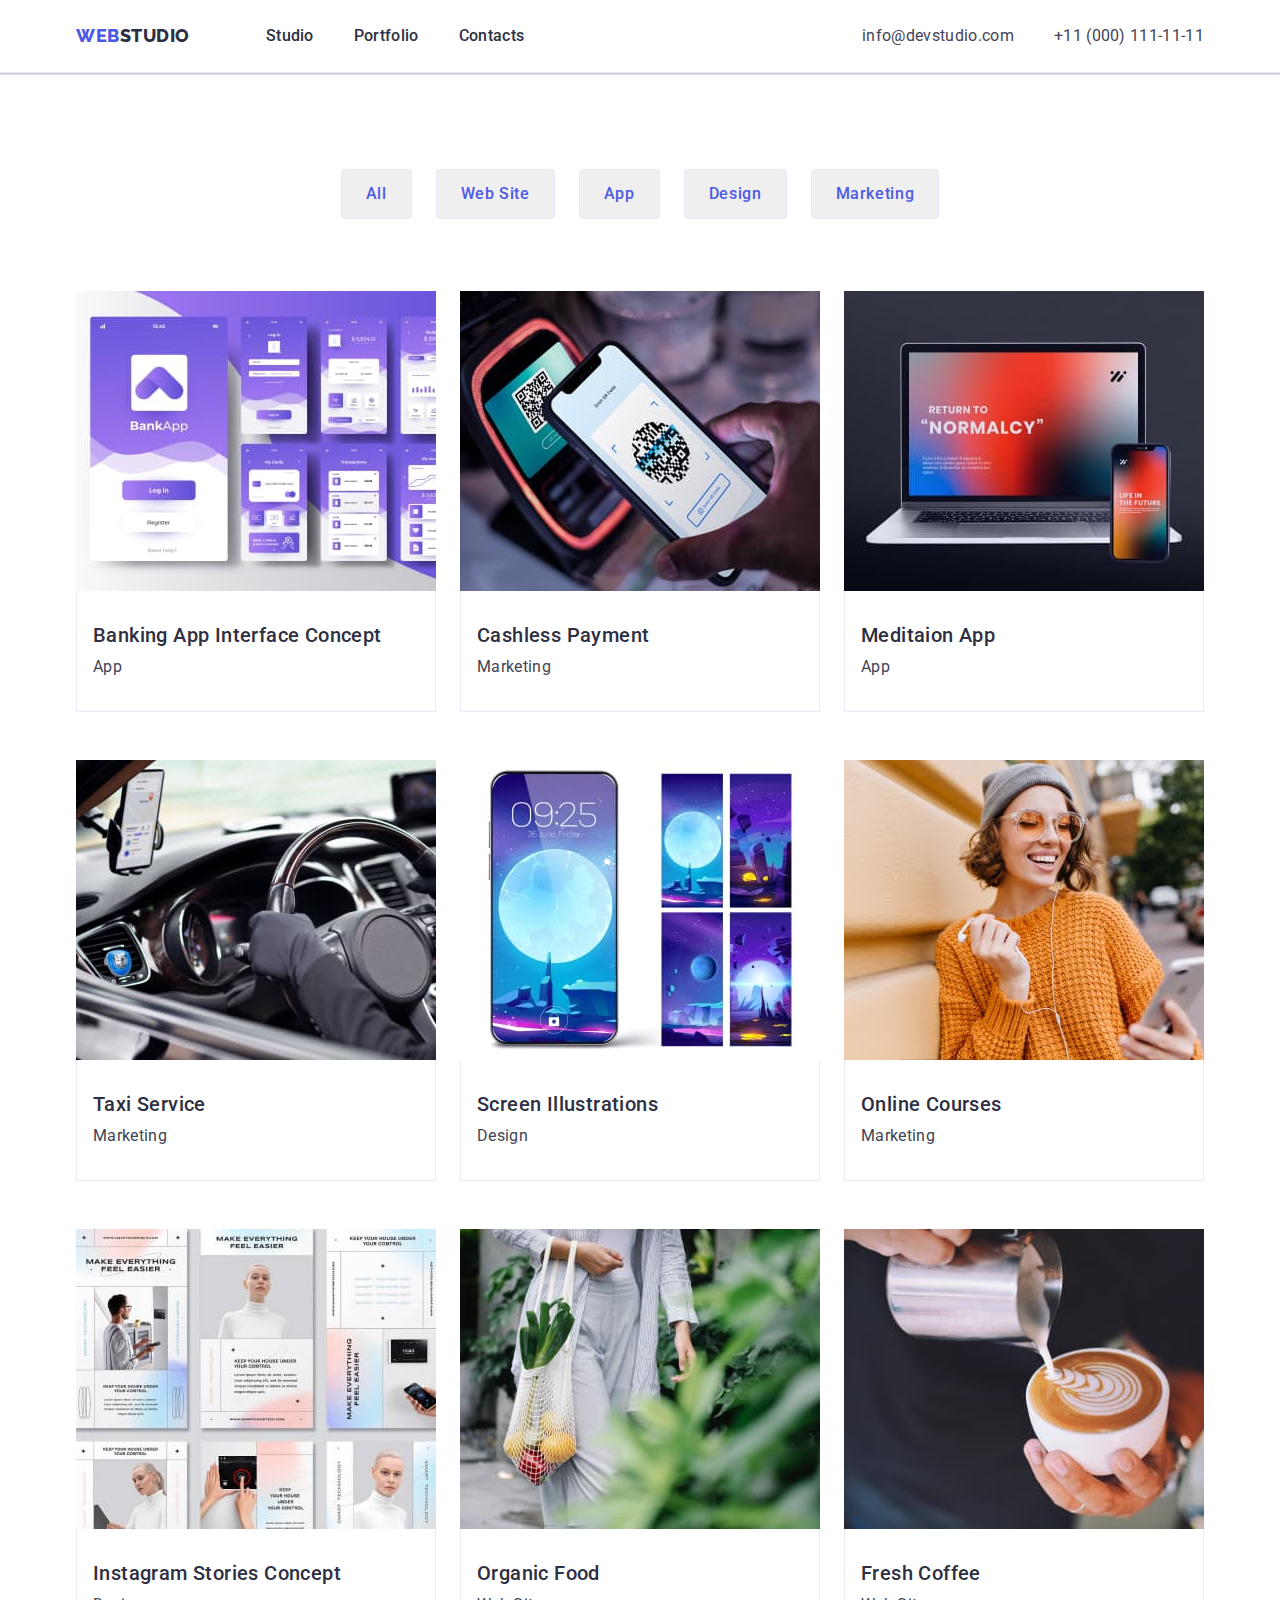
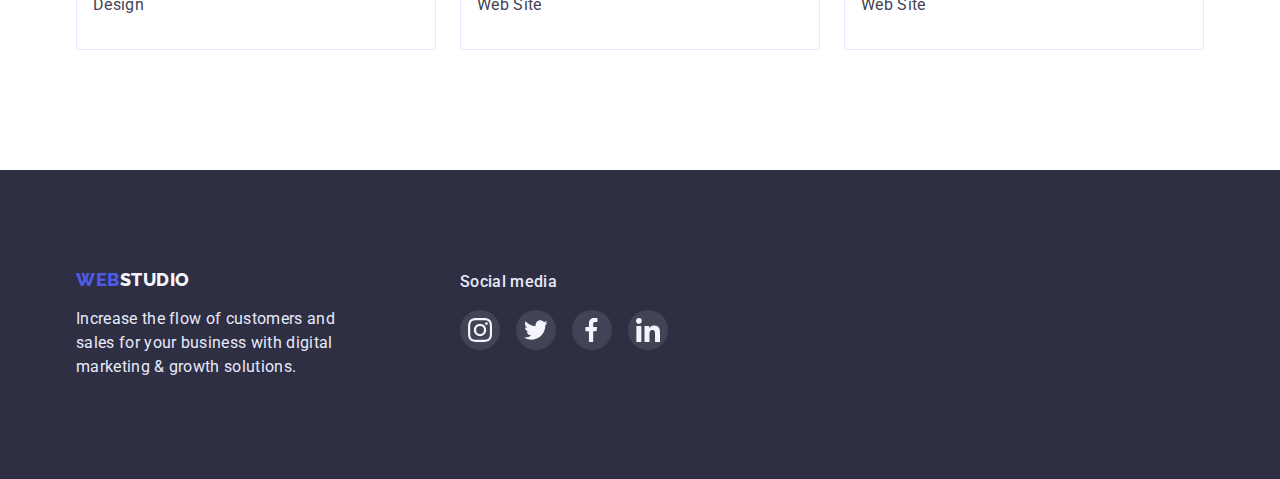
==== portfolio.html @ 2239138c "transition-hover" ====
<!DOCTYPE html>
<html lang="uk">
  <head>
    <meta charset="UTF-8" />
    <meta http-equiv="X-UA-Compatible" content="IE=edge" />
    <meta name="viewport" content="width=device-width, initial-scale=1.0" />
    <title>Portfolio</title>
    <link
      rel="stylesheet"
      href="https://fonts.googleapis.com/css2?family=Raleway:wght@800&family=Roboto:wght@400;500;700&display=swap"
    />
    <link rel="stylesheet" href="https://cdnjs.cloudflare.com/ajax/libs/modern-normalize/1.1.0/modern-normalize.min.css" />
    
    <link rel="stylesheet" href="./css/styles.css" />
  </head>
  <body>
  <!-- {Хедер} -->
  <header class="border-header">
    <div class="container top-line ">
      
    <nav>
      <div class="main-nav">
      <a class="logo" href="./index.html"> <span class="logoaccent">Web</span><span class="header-logo">Studio</span></a>
      <ul class="list header-nav">
        <li class="header-link" >
          <a href="./index.html" class="top-line-nav">Studio</a>
        </li>
        <li class="header-link">
          <a href="./portfolio.html"class="top-line-nav">Portfolio</a>
        </li>
        <li class="header-link">
          <a href=""class="top-line-nav">Contacts</a>
        </li>
      </ul>
    </div>
    </nav>
  
    <address class="cotact">
      
      <ul class="list adress">
        <li class="item"><a href="mailto:info@devstudio.com" class="font-adress">info@devstudio.com</a></li>
        <li class="item"><a href="tel:+110001111111" class="font-adress">+11 (000) 111-11-11</a></li>
      </ul>
    
    </address>
  
  </div>
  </header>
    <main>
      <section class="filter-padding">
        <div class="container">
        <h1 class="visually-hidden">filter</h1>
        <ul class="list filter">
          <li><button type="button" class="filter-button">All</button></li>
          <li><button type="button" class="filter-button">Web Site</button></li>
          <li><button type="button" class="filter-button">App</button></li>
          <li><button type="button" class="filter-button">Design</button></li>
          <li>
            <button type="button" class="filter-button">Marketing</button>
          </li>
        </ul>
        <ul class="list filter-card">
          <li class="filter-title">
            <a href="" class="filter-link"
              ><img class="photo"
                src="./images/bankingapp.jpg"
                alt="Banking App Interface"
                width="360"
                height="300"
              />
              <div class="filter-description">
              <h2 class="filter-scroll">Banking App Interface Concept</h2>
              <p class="filter-text">App</p>
            </div>
              </a
            >
          </li>
          <li class="filter-title" >
            <a href="" class="filter-link"
              ><img class="photo"
                src="./images/cashlesspayment.jpg"
                alt="Cashless Payment"
                width="360"
                height="300"
              />
              <div class="filter-description">
              <h2 class="filter-scroll">Cashless Payment</h2>
              <p class="filter-text">Marketing</p>
            </div></a
            >
          </li>
          <li class="filter-title">
            <a href="" class="filter-link"
              ><img class="photo"
                src="./images/meditaionapp.jpg"
                alt="Meditaion App"
                width="360"
                height="300"
              />
              <div class="filter-description">
              <h2 class="filter-scroll">Meditaion App</h2>
              <p class="filter-text">App</p>
            </div></a
            >
          </li>
          <li class="filter-title">
            <a href="" class="filter-link"
              ><img class="photo"
                src="./images/taxiservice.jpg"
                alt="steering wheel"
                width="360"
                height="300"
              />
              <div class="filter-description">
              <h2 class="filter-scroll">Taxi Service</h2>
              <p class="filter-text">Marketing</p>
            </div></a
            >
          </li>
          <li class="filter-title">
            <a href="" class="filter-link"
              ><img class="photo"
                src="./images/screenillustrations.jpg"
                alt="Screen Illustrations"
                width="360"
                heigh="300"
              />
              <div class="filter-description">
              <h2 class="filter-scroll">Screen Illustrations</h2>
              <p class="filter-text">Design</p>
            </div></a
            >
          </li>
          <li class="filter-title">
            <a href="" class="filter-link"
              ><img class="photo"
                src="./images/onlinecourses.jpg"
                alt="girl in headphones"
                width="360"
                height="300"
              />
              <div class="filter-description">
              <h2 class="filter-scroll">Online Courses</h2>
              <p class="filter-text">Marketing</p>
            </div></a
            >
          </li>
          <li class="filter-title">
            <a href="" class="filter-link"
              ><img class="photo"
                src="./images/instagramstories.jpg"
                alt="photo from instagram"
                width="360"
                heigh="300"
              />
              <div class="filter-description">
              <h2 class="filter-scroll">Instagram Stories Concept</h2>
              <p class="filter-text">Design</p>
            </div></a
            >
          </li>
          <li class="filter-title">
            <a href="" class="filter-link"
              ><img class="photo"
                src="./images/organicfood.jpg"
                alt="
        fruit in a bag"
                width="360"
                heigh="300"
              />
              <div class="filter-description">
              <h2 class="filter-scroll">Organic Food</h2>
              <p class="filter-text">Web Site</p>
            </div></a
            >
          </li>
          <li class="filter-title">
            <a href="" class="filter-link"
              ><img class="photo" src="./images/coffee.jpg" alt="a cup of coffee" />
              <div class="filter-description">
              <h2 class="filter-scroll">Fresh Coffee</h2>
              <p class="filter-text">Web Site</p>
            </div></a
            >
          </li>
        </ul>
      </div>
      </section>
    </main>
    <footer class="footer">
      <div class="container footer-bloc">
        <div>
      <a class="logo line-logo" href="./index.html"> <span class="logoaccent">Web</span><span class="footer-logo">Studio</span></a>
      <p class="footer-text">
        Increase the flow of customers and sales for your business with digital
        marketing & growth solutions.
      </p>
    </div>
      <div>
        <p class="footer-list">Social media</p>
        <ul class="social-list-footer list">
          <li class="social-item"><a href="" class="footer-social-link"><svg class="social-icon-footer"><use href="./images/icons (1).svg#icon-instagram"></use></svg></a></li>
          <li class="social-item"><a href="" class="footer-social-link"><svg class="social-icon-footer"><use href="./images/icons (1).svg#icon-twitter"></use></svg></a></li>
          <li class="social-item"><a href="" class="footer-social-link"><svg class="social-icon-footer"><use href="./images/icons (1).svg#icon-facebook"></use></svg></a></li>
          <li class="social-item"><a href="" class="footer-social-link"><svg class="social-icon-footer"><use href="./images/icons (1).svg#icon-linkedin"></use></svg></a></li>
        </ul>
      </div>
    </div>
    </footer>
  </body>
</html>
---- css/styles.css ----
/* змінні текст фон видідення*/
:root{
    --basic-font: #434455;
    --headlines-font:  #2E2F42;
    --color-brand: #4D5AE5;
    --background-color-button: #404BBF;
   --background-color-section: #F4F4FD;
   --secondary-font-color: #FFFFFF;
   --iconfooter: #31D0AA;
   --text-footer-color:  #e7e9fc;
   --customers-icon-color: #8E8F99;

}

body{
font-family: Roboto, sans-serif;
font-size: 16px;
color: var(--basic-font);
background-color: var(--secondary-font-color);
}
/* Утилиты */
.list {
    list-style: none;
    padding: 0;
    margin: 0;
}  

h1,
h2,
h3,
h4,
h5,
h6,
p,
button
{
    margin: 0;
    padding: 0;
}


/* header styls */
.header-item{
    display: flex;
}
.main-nav{
    display: flex;
    align-items: center
}

.header-nav{
    display: flex;
    gap: 40px;
}
.border-header{
    border-bottom: 1px solid var(--text-footer-color);
    box-shadow: 0px 2px 1px rgba(46, 47, 66, 0.08), 0px 1px 1px rgba(46, 47, 66, 0.16), 0px 1px 6px rgba(46, 47, 66, 0.08);
}
.top-line{
     display: flex;
    align-items: center; 
    
}
.top-line-nav{
    padding-top: 24px;
    padding-bottom: 24px;
    display: block;
    color:var(--headlines-font);
    text-decoration: none;
    font-weight: 500;
    line-height: 1.5;
letter-spacing: 0.02em;
transition: color 250ms cubic-bezier(0.4, 0, 0.2, 1);
}
.top-line-nav:active{
    color:var(--background-color-button);
    
}
.top-line-nav:hover, .top-line-nav:focus{
    color: var(--background-color-button);
}

.font-adress{
    color: var(--basic-font);
    text-decoration: none;
    font-style:normal;
    line-height: 1.5;
letter-spacing: 0.02em;
transition: color 250ms cubic-bezier(0.4, 0, 0.2, 1);   
}
.font-adress:focus, .font-adress:hover{
color: var(--background-color-button);
}
.adress{
    display: flex;
   margin-left: auto;
   gap: 40px;

}

.cotact{
    margin-left: auto;
}

.logo{
    margin-right: 76px;
font-family: Raleway, sans-serif;
font-weight: 800;
font-size: 18px;
line-height: 1.33;
letter-spacing: 0.03em;
text-decoration: none;
text-transform: uppercase;
}
.header-logo{
    color: var(--headlines-font);
}
.logoaccent{
    color: #4D5AE5;
}
/* hero */
.hero{
    
    background-color: var(--headlines-font);
    text-align: center;
    padding-top: 188px;
    padding-bottom: 188px;
    max-width: 1440px;
   margin-left: auto;
   margin-right: auto;
    background-image: linear-gradient(to right, rgba(46, 47, 66, 0.7), rgba(46, 47, 66, 0.7)), url(../images/table-office.jpg);
    background-repeat: no-repeat;
    background-position: center;
    background-size:cover
}

.hero-font{
   
    margin-bottom: 48px;
    margin-left: auto;
    margin-right: auto;
    max-width: 496px;
font-weight: 700;
font-size: 56px;
line-height: 1.07;
letter-spacing: 0.02em;
color: var(--secondary-font-color);
}
.hero-button{

background: var(--color-brand);
font-family: Roboto, sans-serif;
font-style: normal;
font-weight: 500;
font-size: 16px;
line-height: 1.5;
letter-spacing: 0.04em;
cursor: pointer;
color:var(--secondary-font-color);
padding: 16px 32px;
border-radius: 4px;
text-align: center;
min-width: 169px;
border: 1px solid transparent;
box-shadow: 0px 4px 4px rgba(0, 0, 0, 0.15);
transition: background-color 250ms cubic-bezier(0.4, 0, 0.2, 1);
}
.hero-button:hover{
    background-color: var(--background-color-button);
}

/* advantages */
.advantages{
    padding-top: 120px;
    padding-bottom: 120px;
}
.visually-hidden{
    position: absolute;
    white-space: nowrap;
    width: 1px;
    height: 1px;
    overflow: hidden;
    border: 0;
    padding: 0;
    clip: rect(0 0 0 0);
    clip-path: inset(50%);
    margin: -1px;
}
.scroll-item{
    display: flex;
    gap: 24px;
   
}

.scroll-box{
    flex-basis: calc((100% - 72px) / 4);

}
.icon-advantages{
    width: 64px;
    height: 64px;
  
}
.icon-bloc{
    background-color: var(--background-color-section);
    height: 112px;
    align-items: center;
    justify-content: center;
    display: flex;
   margin-bottom: 8px;
}
/* .scroll-box::before{
    display: block;
    content: "";
    height: 112px;
    background: var(--background-color-section);
border-radius: 4px;

background-size: contain;
background-position: center;
background-repeat: no-repeat;
}
.icon-antenna::before{
    background-image: url(../images/antenna.svg);
}
.icon-watch::before{
    background-image: url(../images/watch.svg);
}
.icon-comp::before{
    background-image: url(../images/comp.svg);
}
.icon-astronaut::before{
    background-image: url(../images/astronaut.svg);
} */

.scroll{
  
    margin-bottom: 8px;
    color: var(--headlines-font);
    font-weight: 500;
font-size: 20px;
line-height: 1.2;
letter-spacing: 0.02em;
}

.scroll-text{
    color: var(--basic-font);
line-height: 1.5;
letter-spacing: 0.02em;
margin-bottom: 8px;
}
/* What are we doing */

.work-section{
    padding-bottom: 120px;
}
.work{
    display: flex;
    gap: 24px;

}
.work .card{
   flex-basis: calc((100% - 48px) / 3);
}
.title{
    margin-bottom: 72px;
    color: var(--headlines-font);
    font-weight: 700;
font-size: 36px;
line-height: 1.11;
text-align: center;
letter-spacing: 0.02em;
text-transform: capitalize;
}
/* картинки */
 .photo{
    display: block;
    max-width: 100%;
    height: auto;
 }
/* Our Team */

.staff{
    display: flex;
    gap: 24px;
}
.section-team{
    padding-top: 120px;
    padding-bottom: 120px;
    background-color: var(--background-color-section);
    
}
.card-worker{
    flex-basis: calc((100% - 72px) / 4);
    background-color: var(--secondary-font-color);
    border-radius: 0px 0px 4px 4px;
    box-shadow: 0px 1px 6px rgba(46, 47, 66, 0.08), 0px 1px 1px rgba(46, 47, 66, 0.16), 0px 2px 1px rgba(46, 47, 66, 0.08);
}
.team-box{
    padding: 32px 16px;
    text-align: center;
}

/* social -соцсети */

.social-list{
display: flex;
gap: 24px;
justify-content: center;
}

.social-link{
    display: flex;
    align-items: center;
    justify-content: center;
    width: 100%;
    height: 100%;
    border-radius: 50%;
    background-color: var(--color-brand);
    
    transition: background-color 250ms cubic-bezier(0.4, 0, 0.2, 1);
}

.social-icon{
width: 16px;
height: 16px;
}

.social-item{
    
    width: 40px;
    height: 40px; 
    
}
.social-link:hover, .social-link:focus{
    background-color: var(--background-color-button);
}

/* customers-клиенты */

.customers-section{
    padding-top: 77px;
    padding-bottom: 120px;
}
.customers-list{
display: flex;
gap: 24px;

}

.customers-link{
    display: flex;
    width: 100%;
    height: 100%;
    align-items: center;
    justify-content: center;
fill: var(--customers-icon-color);
border: 1px solid var(--customers-icon-color);
border-radius: 4px;
transition: border-color 250ms cubic-bezier(0.4, 0, 0.2, 1), fill 250ms cubic-bezier(0.4, 0, 0.2, 1)


}
.customers-link:hover,.customers-link:focus{
    border-color:  var(--background-color-button);
    fill: var(--background-color-button);
}


.customers-item{
    display: flex;
    width: 168px;
    height: 88px;
    
}

/* footer */

.footer{
    padding-top: 100px;
    padding-bottom: 100px;
    background-color:var(--headlines-font) ;
}
.footer-text{
   margin-top: 16px;
    color: var(--text-footer-color);
    line-height: 1.5;
letter-spacing: 0.02em;

max-width: 264px;
}
.footer-logo{

    color: var(--background-color-section);
}
.line-logo{
    
    line-height: 1.16;
}

.social-icon-footer{
    width: 24px;
    height: 24px;
    }
    .social-list-footer{
        display: flex;
        gap: 16px;
        justify-content: center;
        margin-top: 16px;
        }

        .footer-social-link{
            display: flex;
            align-items: center;
            justify-content: center;
            width: 100%;
            height: 100%;
            border-radius: 50%;
            background-color: #424355;
            transition: background-color 250ms cubic-bezier(0.4, 0, 0.2, 1);
        }
 .footer-social-link:hover, .footer-social-link:focus{
    background-color: var(--iconfooter);
 }
 .footer-bloc{
    display: flex;
    gap: 120px;
 }       
.footer-list{
    color: var(--text-footer-color);
    font-weight: 500;
    line-height: 1.5;
letter-spacing: 0.02em;
}
/* портфолио */

.filter{
    display: flex;
    gap: 24px;
    justify-content: center;
    margin-bottom: 72px;
}
.filter-padding{
    padding-top: 96px;
    padding-bottom: 120px;
}
.filter-card{
    display: flex;
    flex-wrap: wrap;
    gap: 48px 24px;

}

.filter-title{
    flex-basis: calc((100% - 48px) / 3);

}

.filter-description{
   padding: 32px 16px 32px 16px;
   border: 1px solid var(--text-footer-color);
   border-top: 0;
  
}
.filter-button{
   
color: var(--color-brand);
font-family: Roboto, sans-serif;
font-style: normal;
font-weight: 500;
font-size: 16px;
line-height: 1.5;
letter-spacing: 0.04em;
cursor: pointer;
padding: 12px 24px;
text-align: center;
border: 1px solid var(--text-footer-color);
border-radius: 4px;
transition: background-color 250ms cubic-bezier(0.4, 0, 0.2, 1), color 250ms cubic-bezier(0.4, 0, 0.2, 1), box-shadow 250ms cubic-bezier(0.4, 0, 0.2, 1), border-color 250ms cubic-bezier(0.4, 0, 0.2, 1);
}
.filter-button:hover, .filter-button:focus{
    color: var(--secondary-font-color);
    background-color: var(--background-color-button);
    border-color: transparent;
    box-shadow: 0px 3px 1px rgba(0, 0, 0, 0.1), 0px 2px 1px rgba(0, 0, 0, 0.08), 0px 2px 2px rgba(0, 0, 0, 0.12);
   
}
.filter-scroll{
    margin-bottom: 8px;
    color: var(--headlines-font);
    
font-weight: 500;
font-size: 20px;
line-height: 1.2;
letter-spacing: 0.02em;
}

.filter-text{
    
    color: var(--basic-font);
    font-weight: 400;
font-size: 16px;
line-height: 1.5;
letter-spacing: 0.02em;

}
.filter-link{
    display: block;
    text-decoration: none;
    transition: box-shadow 250ms cubic-bezier(0.4, 0, 0.2, 1);
}

.filter-link:hover, .filter-link:focus{box-shadow: 0px 1px 6px rgba(46, 47, 66, 0.08), 0px 1px 1px rgba(46, 47, 66, 0.16), 0px 2px 1px rgba(46, 47, 66, 0.08);}

/* container */
.container{
    width: 1158px;
    padding-left: 15px;
    padding-right: 15px;
    margin-left: auto;
    margin-right: auto;
   /* border: 1px solid tomato;  */
}
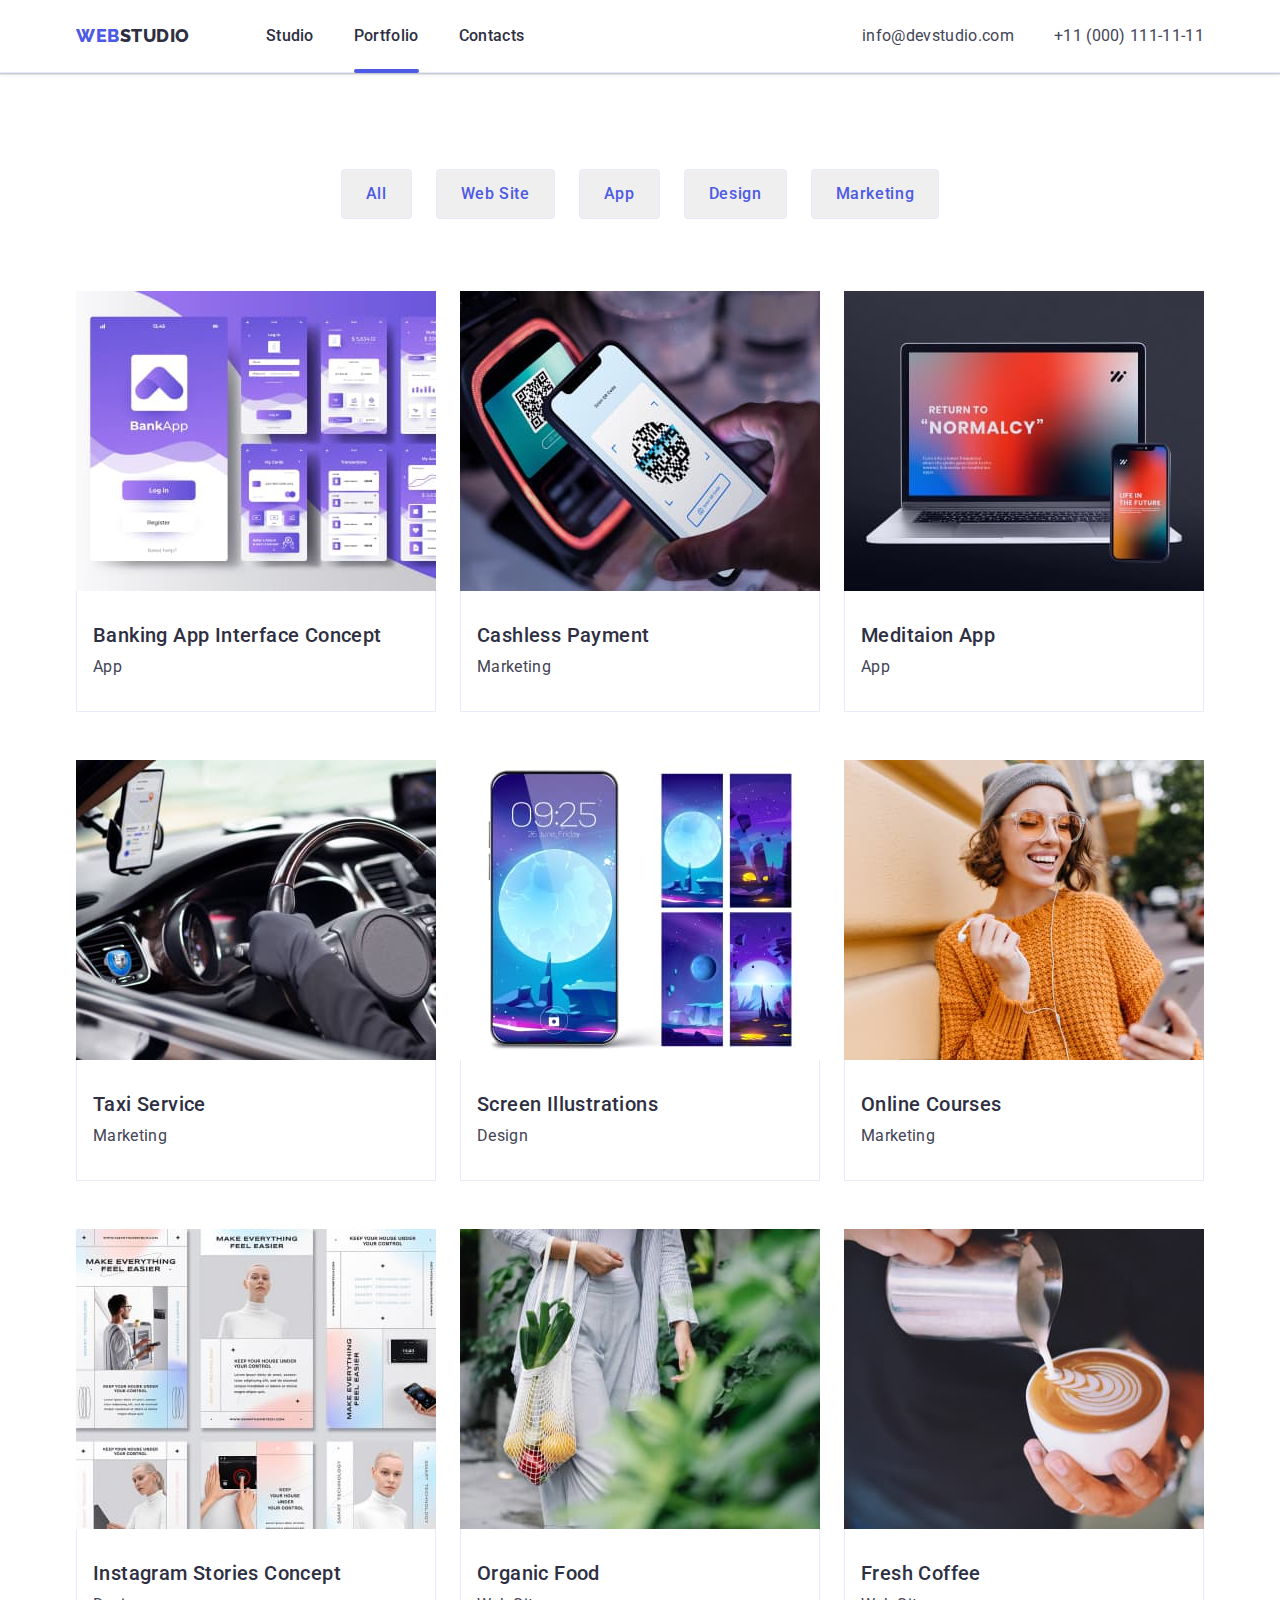
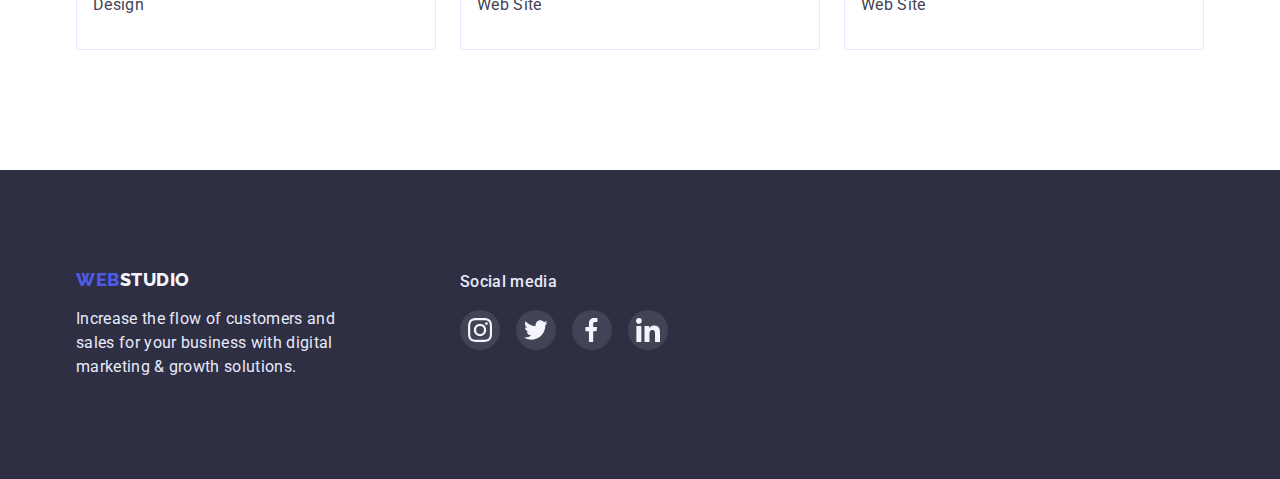
==== commit 0bb1d774: "trait-portfolio" ====
--- a/portfolio.html
+++ b/portfolio.html
@@ -26,7 +26,7 @@
           <a href="./index.html" class="top-line-nav">Studio</a>
         </li>
         <li class="header-link">
-          <a href="./portfolio.html"class="top-line-nav">Portfolio</a>
+          <a href="./portfolio.html"class="top-line-nav trait-portfolio">Portfolio</a>
         </li>
         <li class="header-link">
           <a href=""class="top-line-nav">Contacts</a>
@@ -61,13 +61,18 @@
         </ul>
         <ul class="list filter-card">
           <li class="filter-title">
-            <a href="" class="filter-link"
-              ><img class="photo"
+            
+              <a href="" class="filter-link"
+              ><div class="wrapper-img"> <img class="photo"
                 src="./images/bankingapp.jpg"
                 alt="Banking App Interface"
                 width="360"
                 height="300"
               />
+              <div class="description-card">
+                <p class="filter-text color-text"> Stylish and User-Friendly App Design Concepts · Task Manager App · Calorie Tracker App · Exotic Fruit Ecommerce App · Cloud Storage App</p>
+              </div>
+            </div>
               <div class="filter-description">
               <h2 class="filter-scroll">Banking App Interface Concept</h2>
               <p class="filter-text">App</p>
@@ -76,13 +81,18 @@
             >
           </li>
           <li class="filter-title" >
-            <a href="" class="filter-link"
-              ><img class="photo"
+            
+              <a href="" class="filter-link"
+              ><div class="wrapper-img"><img class="photo"
                 src="./images/cashlesspayment.jpg"
                 alt="Cashless Payment"
                 width="360"
                 height="300"
               />
+              <div class="description-card">
+                <p class="filter-text color-text"> Stylish and User-Friendly App Design Concepts · Task Manager App · Calorie Tracker App · Exotic Fruit Ecommerce App · Cloud Storage App</p>
+              </div>
+            </div>
               <div class="filter-description">
               <h2 class="filter-scroll">Cashless Payment</h2>
               <p class="filter-text">Marketing</p>
@@ -91,12 +101,16 @@
           </li>
           <li class="filter-title">
             <a href="" class="filter-link"
-              ><img class="photo"
+              ><div class="wrapper-img"><img class="photo"
                 src="./images/meditaionapp.jpg"
                 alt="Meditaion App"
                 width="360"
                 height="300"
               />
+              <div class="description-card">
+                <p class="filter-text color-text"> Stylish and User-Friendly App Design Concepts · Task Manager App · Calorie Tracker App · Exotic Fruit Ecommerce App · Cloud Storage App</p>
+              </div>
+            </div>
               <div class="filter-description">
               <h2 class="filter-scroll">Meditaion App</h2>
               <p class="filter-text">App</p>
@@ -105,12 +119,16 @@
           </li>
           <li class="filter-title">
             <a href="" class="filter-link"
-              ><img class="photo"
+              ><div class="wrapper-img"><img class="photo"
                 src="./images/taxiservice.jpg"
                 alt="steering wheel"
                 width="360"
                 height="300"
               />
+              <div class="description-card">
+                <p class="filter-text color-text"> Stylish and User-Friendly App Design Concepts · Task Manager App · Calorie Tracker App · Exotic Fruit Ecommerce App · Cloud Storage App</p>
+              </div>
+            </div>
               <div class="filter-description">
               <h2 class="filter-scroll">Taxi Service</h2>
               <p class="filter-text">Marketing</p>
@@ -119,12 +137,16 @@
           </li>
           <li class="filter-title">
             <a href="" class="filter-link"
-              ><img class="photo"
+              ><div class="wrapper-img"><img class="photo"
                 src="./images/screenillustrations.jpg"
                 alt="Screen Illustrations"
                 width="360"
                 heigh="300"
               />
+              <div class="description-card">
+                <p class="filter-text color-text"> Stylish and User-Friendly App Design Concepts · Task Manager App · Calorie Tracker App · Exotic Fruit Ecommerce App · Cloud Storage App</p>
+              </div>
+            </div>
               <div class="filter-description">
               <h2 class="filter-scroll">Screen Illustrations</h2>
               <p class="filter-text">Design</p>
@@ -133,12 +155,16 @@
           </li>
           <li class="filter-title">
             <a href="" class="filter-link"
-              ><img class="photo"
+              ><div class="wrapper-img"><img class="photo"
                 src="./images/onlinecourses.jpg"
                 alt="girl in headphones"
                 width="360"
                 height="300"
               />
+              <div class="description-card">
+                <p class="filter-text color-text"> Stylish and User-Friendly App Design Concepts · Task Manager App · Calorie Tracker App · Exotic Fruit Ecommerce App · Cloud Storage App</p>
+              </div>
+            </div>
               <div class="filter-description">
               <h2 class="filter-scroll">Online Courses</h2>
               <p class="filter-text">Marketing</p>
@@ -147,12 +173,16 @@
           </li>
           <li class="filter-title">
             <a href="" class="filter-link"
-              ><img class="photo"
+              ><div class="wrapper-img"><img class="photo"
                 src="./images/instagramstories.jpg"
                 alt="photo from instagram"
                 width="360"
                 heigh="300"
               />
+              <div class="description-card">
+                <p class="filter-text color-text"> Stylish and User-Friendly App Design Concepts · Task Manager App · Calorie Tracker App · Exotic Fruit Ecommerce App · Cloud Storage App</p>
+              </div>
+            </div>
               <div class="filter-description">
               <h2 class="filter-scroll">Instagram Stories Concept</h2>
               <p class="filter-text">Design</p>
@@ -160,14 +190,18 @@
             >
           </li>
           <li class="filter-title">
-            <a href="" class="filter-link"
-              ><img class="photo"
+            <div class="wrapper-img"><a href="" class="filter-link"
+              ><div class="wrapper-img"><img class="photo"
                 src="./images/organicfood.jpg"
                 alt="
         fruit in a bag"
                 width="360"
                 heigh="300"
               />
+              <div class="description-card">
+                <p class="filter-text color-text"> Stylish and User-Friendly App Design Concepts · Task Manager App · Calorie Tracker App · Exotic Fruit Ecommerce App · Cloud Storage App</p>
+              </div>
+            </div>
               <div class="filter-description">
               <h2 class="filter-scroll">Organic Food</h2>
               <p class="filter-text">Web Site</p>
@@ -176,7 +210,12 @@
           </li>
           <li class="filter-title">
             <a href="" class="filter-link"
-              ><img class="photo" src="./images/coffee.jpg" alt="a cup of coffee" />
+              ><div class="wrapper-img"><img class="photo" src="./images/coffee.jpg" alt="a cup of coffee"  width="360"
+              heigh="300"/>
+              <div class="description-card">
+                <p class="filter-text color-text"> Stylish and User-Friendly App Design Concepts · Task Manager App · Calorie Tracker App · Exotic Fruit Ecommerce App · Cloud Storage App</p>
+              </div>
+              </div>
               <div class="filter-description">
               <h2 class="filter-scroll">Fresh Coffee</h2>
               <p class="filter-text">Web Site</p>
--- a/css/styles.css
+++ b/css/styles.css
@@ -17,6 +17,8 @@
 font-size: 16px;
 color: var(--basic-font);
 background-color: var(--secondary-font-color);
+
+
 }
 /* Утилиты */
 .list {
@@ -40,6 +42,7 @@
 
 
 /* header styls */
+
 .header-item{
     display: flex;
 }
@@ -53,6 +56,7 @@
     gap: 40px;
 }
 .border-header{
+
     border-bottom: 1px solid var(--text-footer-color);
     box-shadow: 0px 2px 1px rgba(46, 47, 66, 0.08), 0px 1px 1px rgba(46, 47, 66, 0.16), 0px 1px 6px rgba(46, 47, 66, 0.08);
 }
@@ -62,6 +66,7 @@
     
 }
 .top-line-nav{
+    position: relative;
     padding-top: 24px;
     padding-bottom: 24px;
     display: block;
@@ -80,6 +85,31 @@
     color: var(--background-color-button);
 }
 
+.top-line-nav.trait-studio::after{
+    opacity: 1;
+    content: "";
+    display: block;
+    height: 4px;
+    width: 100%;
+    background-color: var(--color-brand);
+    border-radius: 2px;
+    position: absolute;
+    bottom: -1px;
+    transition: opacity 250ms cubic-bezier(0.4, 0, 0.2, 1);
+}
+
+.top-line-nav.trait-portfolio::after{
+    opacity: 1;
+    content: "";
+    display: block;
+    height: 4px;
+    width: 100%;
+    background-color: var(--color-brand);
+    border-radius: 2px;
+    position: absolute;
+    bottom: -1px;
+    transition: opacity 250ms cubic-bezier(0.4, 0, 0.2, 1);
+}
 .font-adress{
     color: var(--basic-font);
     text-decoration: none;
@@ -509,9 +539,35 @@
     text-decoration: none;
     transition: box-shadow 250ms cubic-bezier(0.4, 0, 0.2, 1);
 }
-
-.filter-link:hover, .filter-link:focus{box-shadow: 0px 1px 6px rgba(46, 47, 66, 0.08), 0px 1px 1px rgba(46, 47, 66, 0.16), 0px 2px 1px rgba(46, 47, 66, 0.08);}
-
+.filter-link:hover .description-card, .filter-link:focus .description-card{
+    
+    transform: translateY(0);
+}
+.filter-link:hover, .filter-link:focus{box-shadow: 0px 1px 6px rgba(46, 47, 66, 0.08), 0px 1px 1px rgba(46, 47, 66, 0.16), 0px 2px 1px rgba(46, 47, 66, 0.08);
+
+}
+
+.wrapper-img{
+    position: relative;
+    overflow: hidden;
+}
+.description-card{
+    position: absolute;
+    top: 0;
+left: 0;
+width: 100%;
+height: 100%;
+
+    background: var(--color-brand);
+    transform: translateY(100%);
+    transition: transform 250ms cubic-bezier(0.4, 0, 0.2, 1);
+
+}
+
+.color-text{
+    color: var(--background-color-section);
+    padding: 40px 32px 164px 32px;
+}
 /* container */
 .container{
     width: 1158px;
@@ -520,4 +576,58 @@
     margin-left: auto;
     margin-right: auto;
    /* border: 1px solid tomato;  */
+}
+/* модальное окно */
+.backdrop{
+    position: fixed;
+    width: 100%;
+height: 100%;
+left: 0px;
+top: 0px;
+display: flex;
+align-items: center;
+justify-content: center;
+background: rgba(46, 47, 66, 0.4);
+transition: opacity 250ms cubic-bezier(0.4, 0, 0.2, 1), visibility 250ms cubic-bezier(0.4, 0, 0.2, 1);
+}
+.modal{
+    position: relative;
+    max-width: 408px;
+max-height: 576px;
+width: 100%;
+height: 100%;
+background: #FCFCFC;
+box-shadow: 0px 1px 1px rgba(0, 0, 0, 0.14), 0px 1px 3px rgba(0, 0, 0, 0.12), 0px 2px 1px rgba(0, 0, 0, 0.2);
+border-radius: 4px;
+    
+transform: scale(1);
+transition: transform 250ms cubic-bezier(0.4, 0, 0.2, 1);
+}
+.backdrop.is-hidden{
+    opacity: 0;
+    visibility: hidden;
+    pointer-events: none;
+}
+.backdrop.is-hidden .modal{
+    transform: scale(0);
+}
+.close-modal{
+    position: absolute;
+    
+    display: flex;
+    align-items: center;
+    justify-content: center;
+
+    top: 24px;
+    right: 24px;
+    height: 24px;
+    width: 24px;
+    background: #E7E9FC;
+border: 1px solid rgba(0, 0, 0, 0.1);
+border-radius: 50%;
+
+}
+.modal-icon{
+    width: 8px;
+    height: 8px;
 }